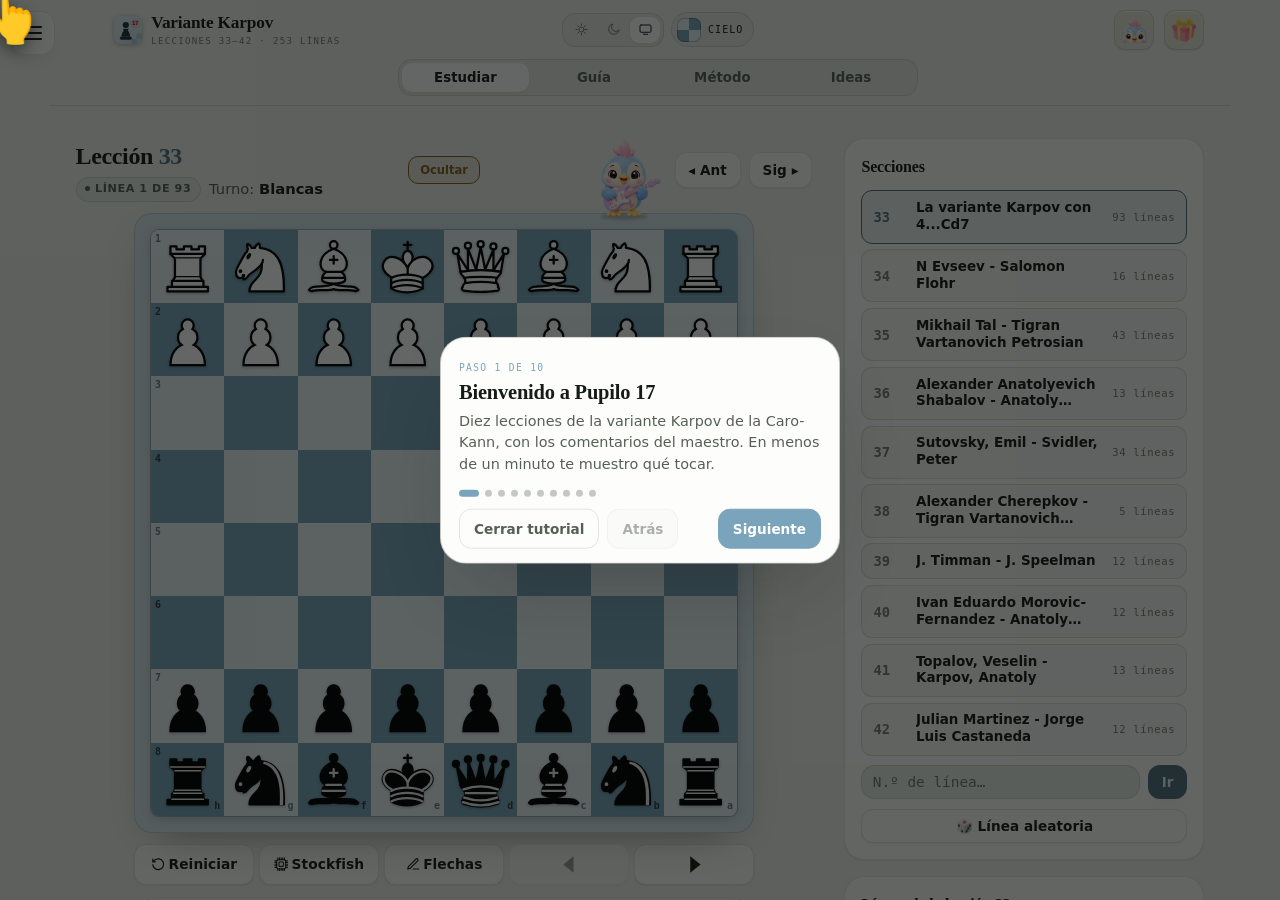
==== index.html @ d18f045a "Pupilo 17: lecciones 33–42 de la variante Karpov con el entrenador del Método PC1 - leccion.html: co" ====
<!DOCTYPE html>
<html lang="es" data-modo="oscuro">
<head>
<meta charset="UTF-8">
<meta name="viewport" content="width=device-width, initial-scale=1.0, maximum-scale=1.0, user-scalable=no">
<meta name="theme-color" content="#0F1411">
<title>Pupilo 17 · Variante Karpov</title>
<meta name="apple-mobile-web-app-title" content="Pupilo 17">
<meta name="application-name" content="Pupilo 17">
<link rel="icon" type="image/svg+xml" href="logo.svg">
<link rel="apple-touch-icon" href="logo-180.png">
<script>
/* Fija la apariencia antes del primer pintado. Lee localStorage y, si no hay, cookie. */
(function(){
  function g(k){
    try{var v=localStorage.getItem(k); if(v)return v;}catch(e){}
    try{var m=document.cookie.match('(?:^|; )'+k+'=([^;]*)'); if(m)return decodeURIComponent(m[1]);}catch(e){}
    return null;
  }
  try{
    var m=g('pc_modo')||'sistema';
    var osc = m==='oscuro' || (m==='sistema' && window.matchMedia('(prefers-color-scheme: dark)').matches);
    document.documentElement.setAttribute('data-modo', osc?'oscuro':'claro');
  }catch(e){document.documentElement.setAttribute('data-modo','oscuro');}
})();
</script>
<style>
/* ==================================================================
   Pupilo 17 · menú de lecciones
   Copia del selector del Método PC1 y PC2 (repo chess): mismos tokens,
   mismas formas, mismo interruptor de apariencia y mismo tutorial.
   ================================================================== */
:root{
  --r-cap:999px; --r-ico:14px; --r-card:20px; --r-box:26px;
  --serif:Charter,"Bitstream Charter","Sitka Text",Cambria,"Iowan Old Style",Georgia,serif;
  --sans:system-ui,-apple-system,"Segoe UI",Roboto,"Helvetica Neue",sans-serif;
  --mono:ui-monospace,"SF Mono",SFMono-Regular,Menlo,Consolas,"Roboto Mono",monospace;
}
html,html[data-modo="oscuro"]{
  color-scheme:dark;
  --bg:#0F1411; --hondo:#0A0E0C; --panel:#171E1A; --panel2:#212B25;
  --line:rgba(233,238,231,.13); --line-viva:rgba(233,238,231,.26);
  --ink:#E9EEE7; --muted:#A4AFA6; --muted2:#7E887F;
  --crest:#E96A45; --gold:#E2B65F;
  --tinte-oro:rgba(226,182,95,.14); --tinte-neutro:rgba(233,238,231,.05);
  --velo:rgba(6,9,7,.66);
  --s1:0 1px 2px rgba(0,0,0,.3);
  --s2:0 6px 18px -8px rgba(0,0,0,.6);
  --s4:0 34px 80px -30px rgba(0,0,0,.9);
  --luz-interna:inset 0 1px 0 rgba(233,238,231,.06);
}
html[data-modo="claro"]{
  color-scheme:light;
  --bg:#EEF1EB; --hondo:#E6EAE3; --panel:#FDFEFB; --panel2:#FFFFFF;
  --line:rgba(21,28,24,.11); --line-viva:rgba(21,28,24,.24);
  --ink:#151C18; --muted:#556055; --muted2:#737D73;
  --crest:#B24019; --gold:#87621A;
  --tinte-oro:rgba(135,98,26,.09); --tinte-neutro:rgba(21,28,24,.035);
  --velo:rgba(26,32,28,.4);
  --s1:0 1px 2px rgba(24,31,26,.07);
  --s2:0 10px 24px -12px rgba(24,31,26,.18);
  --s4:0 36px 84px -34px rgba(24,31,26,.36);
  --luz-interna:inset 0 1px 0 rgba(255,255,255,.9);
}

*{box-sizing:border-box;-webkit-tap-highlight-color:transparent}
html,body{margin:0;width:100%;height:100%;overflow:hidden;background:var(--bg);color:var(--ink);font-family:var(--sans)}
.app-frame{position:absolute;top:0;right:0;bottom:0;left:0;width:100%;height:100%;border:0;background:var(--bg);display:none}
.app-frame.active{display:block}

/* botón de menú: cuadrado redondeado, igual que los botones de icono de la app */
.menu-button{
  position:fixed;left:calc(11px + env(safe-area-inset-left));top:calc(11px + env(safe-area-inset-top));
  z-index:10020;width:44px;height:44px;padding:0;cursor:pointer;
  border:1px solid var(--line);border-radius:var(--r-ico);
  background:var(--panel);color:var(--ink);
  box-shadow:var(--s2),var(--luz-interna);
  display:flex;align-items:center;justify-content:center;
  transition:transform .14s,border-color .2s,color .2s,background .2s
}
.menu-button:active{transform:scale(.94)}
.menu-button span,.menu-button:before,.menu-button:after{
  content:"";display:block;position:absolute;width:18px;height:1.7px;border-radius:2px;
  background:currentColor;transition:transform .2s cubic-bezier(.2,.8,.2,1),opacity .16s
}
.menu-button span{transform:translateY(0)}
.menu-button:before{transform:translateY(-6px)}
.menu-button:after{transform:translateY(6px)}
.menu-button.open{border-color:var(--crest);color:var(--crest)}
.menu-button.open span{opacity:0}
.menu-button.open:before{transform:rotate(45deg)}
.menu-button.open:after{transform:rotate(-45deg)}

.drawer-backdrop{
  position:fixed;top:0;right:0;bottom:0;left:0;z-index:10000;background:var(--velo);
  -webkit-backdrop-filter:blur(6px);backdrop-filter:blur(6px);
  opacity:0;visibility:hidden;transition:opacity .22s,visibility .22s
}
.drawer-backdrop.open{opacity:1;visibility:visible}
.drawer{
  position:absolute;left:0;top:0;bottom:0;width:min(86vw,352px);
  display:flex;flex-direction:column;
  background:var(--panel);border-right:1px solid var(--line);
  box-shadow:var(--s4);
  transform:translateX(-102%);transition:transform .28s cubic-bezier(.2,.8,.2,1);
  padding:calc(72px + env(safe-area-inset-top)) 18px calc(20px + env(safe-area-inset-bottom))
}
.drawer-backdrop.open .drawer{transform:translateX(0)}

.drawer-brand{
  display:flex;align-items:center;gap:12px;padding:0 2px 16px;margin-bottom:14px;
  border-bottom:1px solid var(--line);
  opacity:0;transform:translateX(-8px);transition:opacity .3s cubic-bezier(.2,.8,.2,1),transform .3s cubic-bezier(.2,.8,.2,1)
}
.drawer-backdrop.open .drawer-brand{opacity:1;transform:none}
.drawer-brand img{
  width:42px;height:42px;object-fit:contain;padding:6px;border-radius:var(--r-ico);
  background:var(--tinte-neutro);box-shadow:inset 0 0 0 1px var(--line)
}
.drawer-brand strong{display:block;font-family:var(--serif);font-size:1.3rem;font-weight:600;letter-spacing:-.01em;line-height:1.05}
.drawer-brand small{
  display:block;margin-top:5px;font-family:var(--mono);font-size:.58rem;font-weight:400;
  letter-spacing:.14em;text-transform:uppercase;color:var(--muted2)
}

/* interruptor de apariencia: idéntico al de los métodos */
.tema{display:flex;gap:2px;padding:3px;border:1px solid var(--line);border-radius:var(--r-cap);background:var(--tinte-neutro);margin-bottom:16px;align-self:flex-start}
.tema button{
  width:34px;height:28px;padding:0;border:0;border-radius:var(--r-cap);background:transparent;
  color:var(--muted2);display:grid;place-items:center;cursor:pointer;transition:background .2s,color .2s
}
.tema button svg{width:15px;height:15px;fill:none;stroke:currentColor;stroke-width:1.6;stroke-linecap:round;stroke-linejoin:round}
.tema button:hover{color:var(--ink)}
.tema button[aria-pressed="true"]{background:var(--panel2);color:var(--ink);box-shadow:var(--s1)}

/* las secciones, como tarjetas */
.app-choice{
  position:relative;width:100%;margin:0 0 10px;cursor:pointer;text-align:left;touch-action:manipulation;
  display:grid;grid-template-columns:1fr auto;align-items:center;gap:10px;
  padding:16px 16px;
  border:1px solid var(--line);border-radius:var(--r-card);
  background:var(--tinte-neutro);color:var(--ink);
  font-family:var(--sans);font-size:1rem;font-weight:600;
  box-shadow:var(--s1);
  opacity:0;transform:translateX(-10px);
  transition:opacity .3s cubic-bezier(.2,.8,.2,1) .05s,transform .3s cubic-bezier(.2,.8,.2,1) .05s,
             background .18s,border-color .18s,box-shadow .18s
}
.drawer-backdrop.open .app-choice{opacity:1;transform:none}
.drawer-backdrop.open .app-choice[data-app="3"]{transition-delay:.11s}
.drawer-backdrop.open .app-choice[data-app="1"]{transition-delay:.17s}
.drawer-backdrop.open .app-choice[data-app="2"]{transition-delay:.23s}
.app-choice > span{display:block;min-width:0;font-family:var(--serif);font-size:1.16rem;font-weight:600;letter-spacing:-.01em;line-height:1.15}
.app-choice br{display:none}
.app-choice small{
  display:block;margin-top:6px;font-family:var(--mono);font-size:.6rem;font-weight:400;
  letter-spacing:.1em;text-transform:uppercase;line-height:1.4;color:var(--muted2)
}
.app-choice:not(.active):hover{border-color:var(--line-viva);background:var(--panel2);box-shadow:var(--s2)}
.app-choice:not(.active):active{transform:scale(.995)}
.app-choice.active{
  border-color:var(--gold);background:var(--tinte-oro);box-shadow:var(--s1),0 0 0 1px var(--gold)
}
.app-choice.active > span{color:var(--gold)}
.app-choice.active:after{
  content:"activo";
  font-family:var(--mono);font-size:.56rem;font-weight:400;letter-spacing:.16em;text-transform:uppercase;
  color:var(--gold);border:1px solid var(--gold);border-radius:var(--r-cap);padding:.3em .6em;white-space:nowrap
}
.drawer-note{
  margin:auto 2px 0;padding-top:18px;border-top:1px solid var(--line);
  color:var(--muted2);font-family:var(--mono);font-size:.61rem;line-height:1.8;letter-spacing:.05em;
  opacity:0;transform:translateX(-8px);
  transition:opacity .3s cubic-bezier(.2,.8,.2,1) .16s,transform .3s cubic-bezier(.2,.8,.2,1) .16s
}
.drawer-backdrop.open .drawer-note{opacity:1;transform:none}
.drawer-note:before{
  content:"";display:block;width:88px;height:10px;margin:0 0 14px;border-radius:1px;
  background-image:
    linear-gradient(90deg,transparent 55px,var(--crest) 55px 66px,transparent 66px),
    repeating-linear-gradient(90deg,var(--line-viva) 0 11px,transparent 11px 22px)
}
.menu-button:focus-visible,.app-choice:focus-visible,.tema button:focus-visible{outline:2px solid var(--crest);outline-offset:2px}
.sr{position:absolute;width:1px;height:1px;overflow:hidden;clip-path:inset(50%);white-space:nowrap}

@media(max-width:480px){
  .menu-button{left:calc(8px + env(safe-area-inset-left));top:calc(8px + env(safe-area-inset-top));width:41px;height:41px}
  .drawer{padding-left:15px;padding-right:15px;padding-top:calc(64px + env(safe-area-inset-top))}
  .drawer-brand strong{font-size:1.2rem}
}
@media(prefers-reduced-motion:reduce){
  .drawer,.drawer-backdrop,.drawer-brand,.drawer-note,.app-choice,
  .menu-button,.menu-button span,.menu-button:before,.menu-button:after{transition-duration:.01ms}
  .menu-button:active,.app-choice:active{transform:none}
}

/* ---- Tutorial de bienvenida (solo usuarios nuevos) ---- */
.tuto{position:fixed;inset:0;z-index:10990;pointer-events:none;display:none}
.tuto.open{display:block}
.tuto-velo{position:absolute;inset:0;background:rgba(6,9,7,.62);transition:opacity .25s}
.tuto.con-foco .tuto-velo{opacity:0}
.tuto-foco{position:absolute;border-radius:16px;box-shadow:0 0 0 9999px rgba(6,9,7,.62),0 0 0 3px var(--tuto-acento,var(--gold));transition:left .35s cubic-bezier(.2,.8,.2,1),top .35s cubic-bezier(.2,.8,.2,1),width .35s cubic-bezier(.2,.8,.2,1),height .35s cubic-bezier(.2,.8,.2,1),opacity .2s;opacity:0}
.tuto.con-foco .tuto-foco{opacity:1}
.tuto-foco:after{content:"";position:absolute;inset:-7px;border-radius:20px;border:2px solid var(--tuto-acento,var(--gold));animation:tutoPulso 1.6s ease-out infinite}
@keyframes tutoPulso{0%{opacity:.9;transform:scale(.97)}100%{opacity:0;transform:scale(1.08)}}
.tuto-mano{position:absolute;left:0;top:0;width:54px;height:54px;margin:-4px 0 0 -18px;font-size:46px;line-height:1;filter:drop-shadow(0 6px 8px rgba(0,0,0,.45));opacity:0;transition:opacity .2s;will-change:transform}
.tuto-mano.ver{opacity:1}
.tuto-mano.toque{animation:tutoToque 1.25s ease-in-out infinite}
.tuto-mano.saludo{animation:tutoSaludo 1.6s ease-in-out infinite;transform-origin:60% 90%}
.tuto-mano.arrastre{animation:tutoArrastre 2.4s cubic-bezier(.45,.05,.3,1) infinite}
@keyframes tutoToque{0%,100%{transform:translate(var(--x),var(--y)) scale(1)}45%{transform:translate(var(--x),calc(var(--y) + 10px)) scale(.86)}60%{transform:translate(var(--x),calc(var(--y) + 10px)) scale(.86)}}
@keyframes tutoSaludo{0%,100%{transform:translate(var(--x),var(--y)) rotate(0)}25%{transform:translate(var(--x),var(--y)) rotate(-16deg)}75%{transform:translate(var(--x),var(--y)) rotate(16deg)}}
@keyframes tutoArrastre{0%{transform:translate(var(--x),var(--y)) scale(1);opacity:0}10%{opacity:1}22%{transform:translate(var(--x),calc(var(--y) + 8px)) scale(.86)}70%{transform:translate(var(--x2),calc(var(--y2) + 8px)) scale(.86);opacity:1}85%{transform:translate(var(--x2),var(--y2)) scale(1);opacity:1}100%{transform:translate(var(--x2),var(--y2)) scale(1);opacity:0}}
.tuto-ficha{position:absolute;left:0;top:0;width:40px;height:40px;margin:-20px 0 0 -20px;border-radius:50%;background:radial-gradient(circle at 35% 30%,#fff,#d9d4c6);box-shadow:0 6px 14px rgba(0,0,0,.4);display:grid;place-items:center;font-size:26px;color:#1b1b1b;opacity:0}
.tuto-ficha.ver{animation:tutoFicha 2.4s cubic-bezier(.45,.05,.3,1) infinite}
@keyframes tutoFicha{0%,20%{transform:translate(var(--x),var(--y));opacity:0}24%{opacity:.95}70%{transform:translate(var(--x2),var(--y2));opacity:.95}85%,100%{transform:translate(var(--x2),var(--y2));opacity:0}}
.tuto-card{position:absolute;left:50%;width:min(92vw,400px);transform:translateX(-50%);pointer-events:auto;background:var(--panel);color:var(--ink);border:1px solid var(--line-viva);border-radius:var(--r-box);box-shadow:var(--s4);padding:18px 18px 14px;transition:top .3s cubic-bezier(.2,.8,.2,1),bottom .3s cubic-bezier(.2,.8,.2,1)}
.tuto-card.abajo{bottom:calc(18px + env(safe-area-inset-bottom));top:auto}
.tuto-card.arriba{top:calc(66px + env(safe-area-inset-top));bottom:auto}
.tuto-card.centro{top:50%;bottom:auto;transform:translate(-50%,-50%)}
.tuto-paso{font-family:var(--mono);font-size:.6rem;letter-spacing:.14em;text-transform:uppercase;color:var(--tuto-etiqueta,var(--gold))}
.tuto-card h3{font-family:var(--serif);font-size:1.28rem;font-weight:600;letter-spacing:-.01em;margin:.35rem 0 .45rem}
.tuto-card p{margin:0;color:var(--muted);font-size:.9rem;line-height:1.5}
.tuto-puntos{display:flex;gap:6px;margin:14px 0 12px}
.tuto-puntos i{width:7px;height:7px;border-radius:50%;background:var(--line-viva);transition:background .2s,width .2s}
.tuto-puntos i.on{background:var(--tuto-acento,var(--gold));width:20px;border-radius:4px}
.tuto-acciones{display:flex;gap:8px;align-items:center}
.tuto-acciones button{min-height:40px;border-radius:12px;border:1px solid var(--line);background:var(--tinte-neutro);color:var(--ink);font:600 .85rem var(--sans);padding:0 14px;cursor:pointer;touch-action:manipulation}
/* El botón principal del tutorial toma el color del tablero elegido en la sección abierta (por defecto, Cielo) */
.tuto-acciones .tuto-sig{background:var(--tuto-acento,#7AA4BB);border-color:var(--tuto-acento,#7AA4BB);color:var(--tuto-acento-txt,#fff);margin-left:auto}
.tuto-acciones .tuto-cerrar{background:transparent;color:var(--muted)}
.tuto-acciones button:disabled{opacity:.35}
.drawer-tuto{margin:4px 2px 0;align-self:flex-start;border:1px solid var(--line);background:transparent;color:var(--muted);border-radius:var(--r-cap);padding:.45rem .9rem;font:600 .78rem var(--sans);cursor:pointer}
.drawer-tuto:hover{color:var(--ink);border-color:var(--line-viva)}
@media(prefers-reduced-motion:reduce){.tuto-mano,.tuto-ficha,.tuto-foco:after{animation-duration:3s}}
/* ---- Pupilo 17: las diez secciones en el menú ---- */
.drawer-lista{flex:1 1 auto;min-height:0;overflow:auto;margin:0 -6px;padding:2px 6px 6px;overscroll-behavior:contain;-webkit-overflow-scrolling:touch}
.drawer .app-choice{grid-template-columns:2.4rem minmax(0,1fr);gap:12px;padding:11px 13px;margin:0 0 8px}
.drawer .app-choice .num{font-family:var(--mono);font-size:.95rem;font-weight:700;color:var(--muted2);text-align:center}
.drawer .app-choice > span:not(.num){font-size:1rem;line-height:1.2;overflow:hidden;text-overflow:ellipsis}
.drawer .app-choice small{margin-top:4px}
.drawer .app-choice.active .num{color:var(--gold)}
.drawer .app-choice.active:after{display:none}
.drawer-backdrop.open .app-choice{transition-delay:.06s}
.drawer-tuto{margin-top:10px}
.drawer-note{padding-top:14px}
</style>
</head>
<body>
<button class="menu-button" id="menu-button" type="button" aria-label="Abrir menú" aria-expanded="false"><span></span></button>
<div class="drawer-backdrop" id="drawer-backdrop" aria-hidden="true">
  <aside class="drawer" role="dialog" aria-modal="true" aria-label="Elegir sección">
    <div class="drawer-brand">
      <img src="logo.svg" alt="Pupilo 17">
      <div><strong>Pupilo 17</strong><small>Caro-Kann · Variante Karpov</small></div>
    </div>
    <div class="tema" id="tema" role="group" aria-label="Apariencia">
      <button type="button" data-modo="claro" aria-pressed="false" title="Claro" aria-label="Apariencia: Claro"><svg viewBox="0 0 24 24" aria-hidden="true"><circle cx="12" cy="12" r="4.1"/><path d="M12 3.2v2.1M12 18.7v2.1M3.2 12h2.1M18.7 12h2.1M5.9 5.9l1.5 1.5M16.6 16.6l1.5 1.5M18.1 5.9l-1.5 1.5M7.4 16.6l-1.5 1.5"/></svg><span class="sr">Claro</span></button>
      <button type="button" data-modo="oscuro" aria-pressed="false" title="Oscuro" aria-label="Apariencia: Oscuro"><svg viewBox="0 0 24 24" aria-hidden="true"><path d="M20.8 13.1A8.3 8.3 0 1 1 11 3.2a6.6 6.6 0 0 0 9.8 9.9z"/></svg><span class="sr">Oscuro</span></button>
      <button type="button" data-modo="sistema" aria-pressed="false" title="Como el sistema" aria-label="Apariencia: Como el sistema"><svg viewBox="0 0 24 24" aria-hidden="true"><rect x="3.2" y="4.8" width="17.6" height="11.6" rx="1.7"/><path d="M8.6 19.6h6.8"/></svg><span class="sr">Sistema</span></button>
    </div>
    <div class="drawer-lista" id="drawer-lista"></div>
    <button class="drawer-tuto" id="drawer-tuto" type="button">Ver tutorial</button>
    <p class="drawer-note">Cada sección guarda la línea donde te quedaste.</p>
  </aside>
</div>
<iframe class="app-frame active" id="app-frame-1" data-src="leccion.html" title="Lecciones de la variante Karpov" allow="autoplay"></iframe>
<script src="lecciones-data.js?v=1"></script>
<script>
(function(){
  var menuButton=document.getElementById('menu-button');
  var backdrop=document.getElementById('drawer-backdrop');
  var lista=document.getElementById('drawer-lista');
  var frame=document.getElementById('app-frame-1');
  var activa=null;

  function impedirZoom(e){e.preventDefault();}
  document.addEventListener('gesturestart',impedirZoom,{passive:false});
  document.addEventListener('gesturechange',impedirZoom,{passive:false});
  document.addEventListener('gestureend',impedirZoom,{passive:false});
  document.addEventListener('touchmove',function(e){if(e.touches&&e.touches.length>1)e.preventDefault();},{passive:false});
  document.addEventListener('dblclick',function(e){e.preventDefault();},{passive:false});

  /* Las diez secciones (33–42) en el menú, con sus nombres y su cantidad de líneas */
  var caps=window.P17_CAPS||[];
  function nombre(c){var t=String(c.titulo||'').replace(/\s+/g,' ').trim();if(/^LA VARIANTE KARPOV/.test(t))t='La variante Karpov'+t.slice(18);return t;}
  var h='';
  caps.forEach(function(c){
    h+='<button class="app-choice" data-sec="'+c.n+'" type="button"><span class="num">'+c.n+'</span><span>'+nombre(c).replace(/[&<>]/g,function(x){return {'&':'&amp;','<':'&lt;','>':'&gt;'}[x];})+'<br><small>'+c.lineas.length+' líneas</small></span></button>';
  });
  lista.innerHTML=h;

  function marcarActiva(lv){
    activa=String(lv);
    var bs=lista.querySelectorAll('.app-choice');
    for(var i=0;i<bs.length;i++)bs[i].classList.toggle('active',bs[i].getAttribute('data-sec')===activa);
  }
  function setDrawer(open){
    backdrop.classList.toggle('open',open);
    menuButton.classList.toggle('open',open);
    menuButton.setAttribute('aria-expanded',open?'true':'false');
    backdrop.setAttribute('aria-hidden',open?'false':'true');
    if(open){
      aplicarModo();
      var a=lista.querySelector('.app-choice.active');
      if(a)try{a.scrollIntoView({block:'nearest'});}catch(e){}
    }
  }
  function irSeccion(lv){
    try{var w=frame.contentWindow;if(w&&typeof w.p17IrSeccion==='function')w.p17IrSeccion(String(lv));}catch(e){}
    marcarActiva(lv);
    setDrawer(false);
  }
  menuButton.onclick=function(){setDrawer(!backdrop.classList.contains('open'));};
  backdrop.onclick=function(e){if(e.target===backdrop)setDrawer(false);};
  lista.onclick=function(e){var b=e.target.closest('.app-choice');if(b)irSeccion(b.getAttribute('data-sec'));};
  /* la página de la lección avisa qué sección y línea están abiertas */
  window.addEventListener('message',function(e){
    var d=e&&e.data;if(!d||d.tipo!=='p17-linea')return;
    if(e.source!==frame.contentWindow)return;
    marcarActiva(d.lv);
  });

  /* ---- apariencia: misma clave que el Método PC1 (pc_modo) ---- */
  var raiz=document.documentElement, K='pc_modo';
  var mq=window.matchMedia('(prefers-color-scheme: dark)');
  function galleta(k){try{var m=document.cookie.match('(?:^|; )'+k+'=([^;]*)');return m?decodeURIComponent(m[1]):null}catch(e){return null}}
  function leerModo(){var v=null;try{v=localStorage.getItem(K);}catch(e){}if(!v)v=galleta(K);return v||'sistema';}
  function guardarModo(v){
    try{localStorage.setItem(K,v);}catch(e){}
    try{document.cookie=K+'='+encodeURIComponent(v)+';path=/;max-age=63072000;SameSite=Lax';}catch(e){}
  }
  var modo=leerModo();
  function aplicarModo(){
    modo=leerModo();
    if(['claro','oscuro','sistema'].indexOf(modo)<0)modo='sistema';
    var oscuro=modo==='oscuro'||(modo==='sistema'&&mq.matches);
    raiz.setAttribute('data-modo',oscuro?'oscuro':'claro');
    var bs=document.querySelectorAll('#tema button');
    for(var i=0;i<bs.length;i++)bs[i].setAttribute('aria-pressed',String(bs[i].getAttribute('data-modo')===modo));
    var m=document.querySelector('meta[name="theme-color"]');
    if(m)m.setAttribute('content',oscuro?'#0F1411':'#ECEFE9');
  }
  var bt=document.querySelectorAll('#tema button');
  for(var t=0;t<bt.length;t++){
    bt[t].onclick=function(){
      guardarModo(this.getAttribute('data-modo'));
      aplicarModo();
      try{if(frame.contentWindow)frame.contentWindow.dispatchEvent(new StorageEvent('storage',{key:K}));}catch(e){}
    };
  }
  if(mq.addEventListener)mq.addEventListener('change',function(){if(modo==='sistema')aplicarModo();});
  else if(mq.addListener)mq.addListener(function(){if(modo==='sistema')aplicarModo();});
  window.addEventListener('storage',function(e){if(!e||!e.key||e.key===K)aplicarModo();});
  aplicarModo();

  /* Android: el botón atrás cierra primero el menú y luego lo que haya abierto en la lección */
  window.PC_ANDROID_BACK=function(){
    if(backdrop.classList.contains('open')){setDrawer(false);return true;}
    try{if(frame.contentWindow&&typeof frame.contentWindow.PC_ANDROID_BACK==='function'){frame.contentWindow.PC_ANDROID_BACK();return true;}}catch(e){}
    return true;
  };

  /* Sin zoom ni desplazamiento lateral también dentro de la lección (que se sienta como una app) */
  function prepararFrame(){
    try{
      var doc=frame.contentDocument,win=frame.contentWindow;
      if(!doc||!doc.documentElement||doc.documentElement.dataset.p17Listo)return;
      var meta=doc.querySelector('meta[name="viewport"]');
      if(meta)meta.setAttribute('content','width=device-width, initial-scale=1.0, maximum-scale=1.0, user-scalable=no');
      doc.addEventListener('gesturestart',impedirZoom,{passive:false});
      doc.addEventListener('gesturechange',impedirZoom,{passive:false});
      doc.addEventListener('gestureend',impedirZoom,{passive:false});
      doc.addEventListener('touchmove',function(e){if(e.touches&&e.touches.length>1)e.preventDefault();},{passive:false});
      doc.documentElement.style.overflowX='hidden';
      doc.documentElement.style.overscrollBehaviorX='none';
      if(doc.body){doc.body.style.overflowX='hidden';doc.body.style.overscrollBehaviorX='none';}
      if(win)win.addEventListener('scroll',function(){if(win.scrollX!==0)win.scrollTo(0,win.scrollY);},{passive:true});
      doc.documentElement.dataset.p17Listo='1';
      if(win&&typeof win.p17Estado==='function'){var est=win.p17Estado();if(est)marcarActiva(est.lv);}
    }catch(e){}
  }
  frame.addEventListener('load',prepararFrame);

  /* Enlace directo a una línea: ?linea=N (lo usa «Compartir»). Se pasa a la lección y se limpia la dirección. */
  var src=frame.getAttribute('data-src')+'?v=1';
  try{
    var q=new URLSearchParams(location.search),n=parseInt(q.get('linea'),10);
    if(n>0){
      src+='&linea='+n;
      q.delete('linea');var r=q.toString();
      history.replaceState(history.state,'',location.pathname+(r?'?'+r:'')+location.hash);
    }
  }catch(e){}
  frame.setAttribute('src',src);

  /* Al recargar la página se pide confirmación (un toque de más podría perder la línea abierta) */
  window.addEventListener('beforeunload',function(e){e.preventDefault();e.returnValue='';return '';});
})();
</script>
<div class="tuto" id="tuto" aria-hidden="true">
  <div class="tuto-velo"></div>
  <div class="tuto-foco" id="tuto-foco"></div>
  <span class="tuto-ficha" id="tuto-ficha" aria-hidden="true">♞</span>
  <span class="tuto-mano" id="tuto-mano" aria-hidden="true">👆</span>
  <section class="tuto-card abajo" id="tuto-card" role="dialog" aria-modal="false" aria-labelledby="tuto-titulo">
    <span class="tuto-paso" id="tuto-paso">Paso 1</span>
    <h3 id="tuto-titulo">Bienvenido</h3>
    <p id="tuto-texto"></p>
    <div class="tuto-puntos" id="tuto-puntos"></div>
    <div class="tuto-acciones">
      <button class="tuto-cerrar" id="tuto-cerrar" type="button">Cerrar tutorial</button>
      <button class="tuto-atras" id="tuto-atras" type="button">Atrás</button>
      <button class="tuto-sig" id="tuto-sig" type="button">Siguiente</button>
    </div>
  </section>
</div>
<script>
/* ==================================================================
   Tutorial de bienvenida
   - Solo aparece a quien entra por primera vez y no tiene historial.
   - Si ya estudió líneas en este dispositivo, el tutorial no aparece.
   (Copiado del Método PC1 y PC2, con los pasos de Pupilo 17.)
   ================================================================== */
(function(){
  var KEY='p17_tutorial_visto';
  var raiz=document.getElementById('tuto');
  var foco=document.getElementById('tuto-foco');
  var mano=document.getElementById('tuto-mano');
  var ficha=document.getElementById('tuto-ficha');
  var card=document.getElementById('tuto-card');
  var elPaso=document.getElementById('tuto-paso');
  var elTitulo=document.getElementById('tuto-titulo');
  var elTexto=document.getElementById('tuto-texto');
  var elPuntos=document.getElementById('tuto-puntos');
  var bAtras=document.getElementById('tuto-atras');
  var bSig=document.getElementById('tuto-sig');
  var bCerrar=document.getElementById('tuto-cerrar');
  var abierto=false,paso=0,reloj=null,vigia=null,estable=0;

  var PASOS_PC=[
    {titulo:'Bienvenido a Pupilo 17',texto:'Diez lecciones de la variante Karpov de la Caro-Kann, con los comentarios del maestro. En menos de un minuto te muestro qué tocar.',modo:'saludo'},
    {titulo:'Las secciones',texto:'Con este botón abres el menú y eliges una de las diez secciones, de la 33 a la 42.',padre:'menu-button',modo:'toque'},
    {titulo:'Las líneas',texto:'Cada sección tiene su línea principal y, debajo, cada variante por separado. Todas empiezan desde la primera jugada.',app:'p17-lineas',modo:'toque'},
    {titulo:'Avanza y retrocede',texto:'◂ y ▸ recorren la línea jugada a jugada. Con el teclado también: ← → para las jugadas y ↑ ↓ para cambiar de línea.',app:'b-ana-next',modo:'toque'},
    {titulo:'El comentario del maestro',texto:'Aquí aparece lo que el maestro escribió en cada jugada, tal cual. Sus flechas y casillas se dibujan sobre el tablero.',app:'p17-coment',modo:'toque'},
    {titulo:'O juégala tú',texto:'Toca una pieza y arrástrala, o toca la casilla de destino. Si es la jugada de la línea, avanza.',app:'board',modo:'arrastre'},
    {titulo:'Tus botones',texto:'💡 ilumina la pieza que se mueve, «Solución» reproduce el resto de la línea, «Girar» voltea el tablero, el parlante activa o silencia el sonido, el libro abre la línea con todos sus comentarios y el último botón la comparte con su enlace.',app:'pc-fila-controles',modo:'toque'},
    {titulo:'Tu mascota',texto:'Te acompaña sobre el tablero y baila con su guitarra cuando terminas una línea. Con el botón de su carita, junto al regalo, eliges entre 11 mascotas o la quitas; también con doble toque sobre ella.',app:'pc-mascota',mascota:true,modo:'toque'},
    {titulo:'Tu estudio',texto:'Aquí ves tu meta diaria, tu racha y las líneas que te costaron, para volver a mirarlas.',app:'b-gift',modo:'toque'},
    {titulo:'¡A estudiar!',texto:'Empieza por la línea principal de la sección 33. Puedes volver a ver esta guía desde el menú, en «Ver tutorial».',modo:'saludo',final:true}
  ];
  var PASOS=PASOS_PC;


  function leer(k){try{return localStorage.getItem(k);}catch(e){return null;}}
  function visto(){return leer(KEY)==='1';}
  function marcarVisto(){try{localStorage.setItem(KEY,'1');}catch(e){}}
  function listaLlena(k){
    try{var v=JSON.parse(leer(k)||'null');if(!v)return false;if(Array.isArray(v))return v.length>0;return typeof v==='object'&&Object.keys(v).length>0;}catch(e){return false;}
  }
  function tieneHistorial(){
    return listaLlena('p17_solved')||listaLlena('p17_hist_log');
  }
  function frameActivo(){return document.querySelector('.app-frame.active');}
  function docApp(){try{var f=frameActivo();return f&&f.contentDocument;}catch(e){return null;}}
  function appLista(){var d=docApp();return !!(d&&d.readyState==='complete'&&d.getElementById('board'));}
  function syncAbierto(){var bg=document.getElementById('pc-sync-modal-bg');return !!(bg&&bg.classList.contains('open'));}
  function menuAbierto(){var b=document.getElementById('drawer-backdrop');return !!(b&&b.classList.contains('open'));}

  function objetivo(p){
    var el=null;
    if(p.padre) el=document.getElementById(p.padre);
    else if(p.app){var d=docApp();el=d&&d.getElementById(p.app);}
    if(!el)return null;
    var r=el.getBoundingClientRect();
    if(!r.width||!r.height)return null;
    if(p.app){
      var f=frameActivo(),fr=f?f.getBoundingClientRect():{left:0,top:0};
      if(r.bottom<0||r.top>window.innerHeight){try{el.scrollIntoView({block:'center'});}catch(e){}r=el.getBoundingClientRect();}
      return {left:r.left+fr.left,top:r.top+fr.top,width:r.width,height:r.height};
    }
    return {left:r.left,top:r.top,width:r.width,height:r.height};
  }

  function colocar(){
    if(!abierto)return;
    var p=PASOS[paso],o=(p.padre||p.app)?objetivo(p):null;
    var W=window.innerWidth,H=window.innerHeight;
    mano.className='tuto-mano';ficha.className='tuto-ficha';
    if(o){
      var m=6;
      foco.style.left=(o.left-m)+'px';foco.style.top=(o.top-m)+'px';
      foco.style.width=(o.width+m*2)+'px';foco.style.height=(o.height+m*2)+'px';
      raiz.classList.add('con-foco');
      var cx=o.left+o.width/2,cy=o.top+o.height/2;
      card.className='tuto-card '+(cy>H*0.55?'arriba':'abajo');
      if(p.modo==='arrastre'){
        var x1=o.left+o.width*0.35,y1=o.top+o.height*0.78,x2=o.left+o.width*0.35,y2=o.top+o.height*0.5;
        mano.style.setProperty('--x',x1+'px');mano.style.setProperty('--y',y1+'px');
        mano.style.setProperty('--x2',x2+'px');mano.style.setProperty('--y2',y2+'px');
        ficha.style.setProperty('--x',x1+'px');ficha.style.setProperty('--y',y1+'px');
        ficha.style.setProperty('--x2',x2+'px');ficha.style.setProperty('--y2',y2+'px');
        mano.className='tuto-mano ver arrastre';ficha.className='tuto-ficha ver';
      }else{
        var y=Math.min(cy+o.height*0.15,H-60);
        mano.style.setProperty('--x',cx+'px');mano.style.setProperty('--y',y+'px');
        mano.className='tuto-mano ver toque';
      }
    }else{
      raiz.classList.remove('con-foco');
      card.className='tuto-card centro';
      mano.style.setProperty('--x',(W/2)+'px');
      mano.style.setProperty('--y',Math.max(40,H/2-card.offsetHeight/2-70)+'px');
      mano.className='tuto-mano ver saludo';
    }
  }

  /* En el paso de la mascota, la mostramos de verdad sobre el tablero */
  var mascotaDelTuto=false;
  function mascotaTuto(mostrar){
    try{
      var f=frameActivo(),w=f&&f.contentWindow,m=w&&w.pcMascota;
      if(!m)return;
      if(mostrar&&!mascotaDelTuto){
        var d=docApp(),b=d&&d.getElementById('board');
        if(b)try{b.scrollIntoView({block:'center'});}catch(e){}
        m.mostrar();mascotaDelTuto=true;
      }else if(!mostrar&&mascotaDelTuto){m.quitar();mascotaDelTuto=false;}
    }catch(e){}
  }

  /* Color del tutorial: el de la plantilla (tema de tablero) de la sección abierta.
     Si la persona no eligió ninguna, la plantilla por defecto (Cielo). */
  var CIELO='#7AA4BB';
  function luz(hex){
    var m=/^#?([0-9a-f]{6})$/i.exec(String(hex||'').trim());if(!m)return null;
    var n=parseInt(m[1],16),c=[n>>16&255,n>>8&255,n&255].map(function(v){v/=255;return v<=.03928?v/12.92:Math.pow((v+.055)/1.055,2.4);});
    return .2126*c[0]+.7152*c[1]+.0722*c[2];
  }
  function aplicarColorTema(){
    var col='';
    try{var f=frameActivo(),d=f&&f.contentDocument;if(d&&d.documentElement)col=getComputedStyle(d.documentElement).getPropertyValue('--dark').trim();}catch(e){}
    if(luz(col)==null)col=CIELO;
    var L=luz(col);
    raiz.style.setProperty('--tuto-acento',col);
    raiz.style.setProperty('--tuto-acento-txt',L>.4?'#16181b':'#fff');
    raiz.style.setProperty('--tuto-etiqueta',L>.45?'var(--muted)':col);
  }

  function pintar(){
    aplicarColorTema();
    var p=PASOS[paso];
    mascotaTuto(!!p.mascota);
    elPaso.textContent='Paso '+(paso+1)+' de '+PASOS.length;
    elTitulo.textContent=p.titulo;elTexto.textContent=p.texto;
    var h='';for(var i=0;i<PASOS.length;i++)h+='<i'+(i===paso?' class="on"':'')+'></i>';
    elPuntos.innerHTML=h;
    bAtras.disabled=paso===0;
    bSig.textContent=p.final?'Empezar':'Siguiente';
    colocar();
  }

  function abrir(desde){
    if(abierto)return;
    abierto=true;paso=desde||0;
    raiz.classList.add('open');raiz.setAttribute('aria-hidden','false');
    pintar();
    clearInterval(reloj);reloj=setInterval(function(){
      if(tieneHistorial()&&!raiz.dataset.manual){cerrar();return;}
      raiz.style.visibility=syncAbierto()?'hidden':'';
      colocar();
    },700);
  }
  function cerrar(){
    if(!abierto)return;
    abierto=false;marcarVisto();delete raiz.dataset.manual;
    mascotaTuto(false);
    clearInterval(reloj);
    raiz.classList.remove('open','con-foco');raiz.setAttribute('aria-hidden','true');raiz.style.visibility='';
  }
  window.PCTutorial={abrir:function(){raiz.dataset.manual='1';abrir(0);},cerrar:cerrar,abierto:function(){return abierto;}};

  bSig.onclick=function(){if(PASOS[paso].final){cerrar();return;}paso=Math.min(PASOS.length-1,paso+1);pintar();};
  bAtras.onclick=function(){paso=Math.max(0,paso-1);pintar();};
  bCerrar.onclick=cerrar;
  window.addEventListener('resize',function(){setTimeout(colocar,60);});

  var bVer=document.getElementById('drawer-tuto');
  if(bVer)bVer.onclick=function(){
    var bd=document.getElementById('drawer-backdrop'),mb=document.getElementById('menu-button');
    if(bd)bd.classList.remove('open');
    if(mb){mb.classList.remove('open');mb.setAttribute('aria-expanded','false');}
    setTimeout(function(){window.PCTutorial.abrir();},250);
  };

  /* El botón atrás de Android cierra primero el tutorial */
  var atrasOriginal=window.PC_ANDROID_BACK;
  window.PC_ANDROID_BACK=function(){
    if(abierto){cerrar();return true;}
    return typeof atrasOriginal==='function'?atrasOriginal():true;
  };

  /* Decide si mostrarlo: espera a que se cierre la ventana del código
     y a que cargue el tablero; si ya hay historial, no lo muestra. */
  if(visto())return;
  vigia=setInterval(function(){
    if(visto()){clearInterval(vigia);return;}
    if(tieneHistorial()){marcarVisto();clearInterval(vigia);return;}
    if(syncAbierto()||menuAbierto()||!appLista()){estable=0;return;}
    estable++;
    if(estable>=3){clearInterval(vigia);abrir(0);}
  },500);
})();
</script>
</body>
</html>
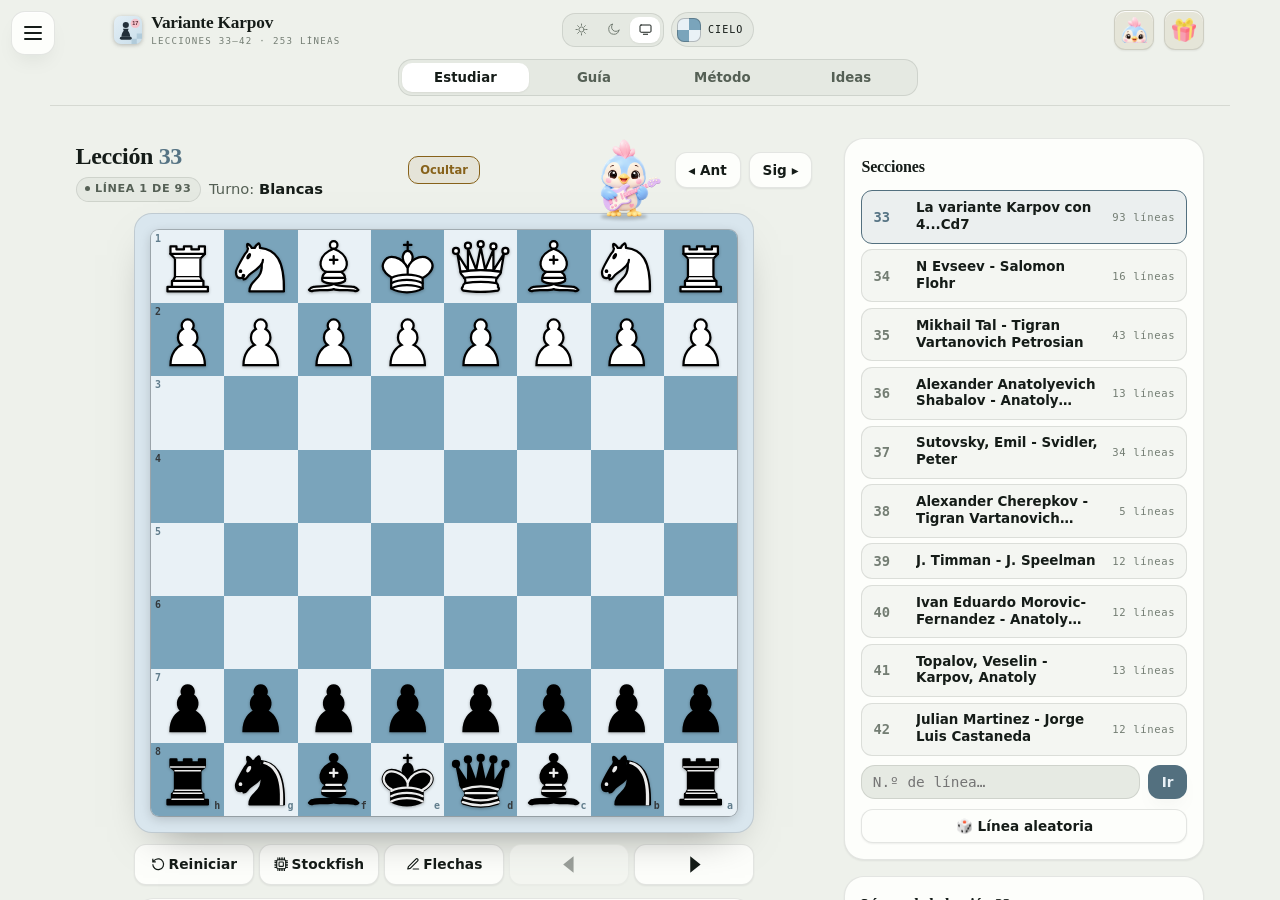
==== commit 1ffa8c2e: "Forzar que el navegador cargue la versión nueva (versión 3 en los enlaces) La lección se pedía siemp" ====
--- a/index.html
+++ b/index.html
@@ -265,7 +265,7 @@
   </aside>
 </div>
 <iframe class="app-frame active" id="app-frame-1" data-src="leccion.html" title="Lecciones de la variante Karpov" allow="autoplay"></iframe>
-<script src="lecciones-data.js?v=1"></script>
+<script src="lecciones-data.js?v=3"></script>
 <script>
 (function(){
   var menuButton=document.getElementById('menu-button');
@@ -383,7 +383,9 @@
   frame.addEventListener('load',prepararFrame);
 
   /* Enlace directo a una línea: ?linea=N (lo usa «Compartir»). Se pasa a la lección y se limpia la dirección. */
-  var src=frame.getAttribute('data-src')+'?v=1';
+  /* VERSION: súbela en cada cambio para que el navegador no muestre la copia guardada */
+  var VERSION='3';
+  var src=frame.getAttribute('data-src')+'?v='+VERSION;
   try{
     var q=new URLSearchParams(location.search),n=parseInt(q.get('linea'),10);
     if(n>0){
